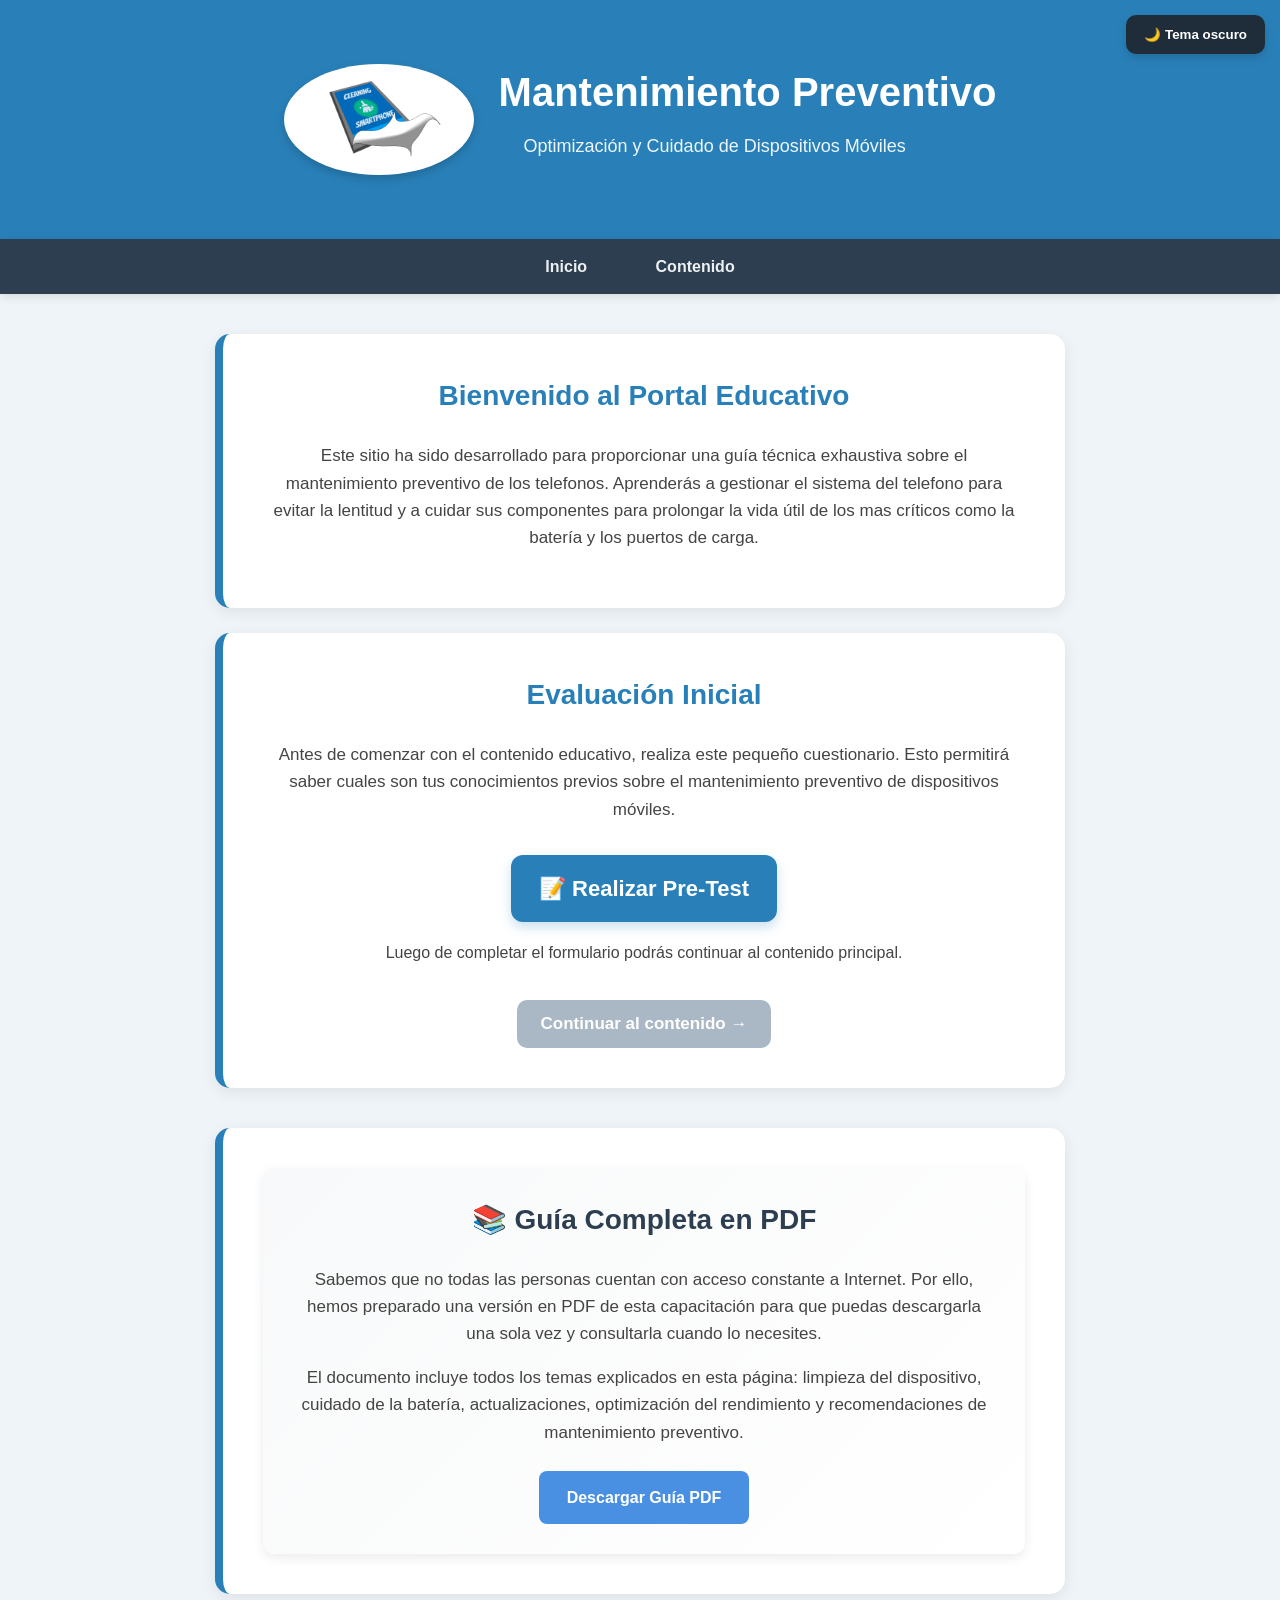
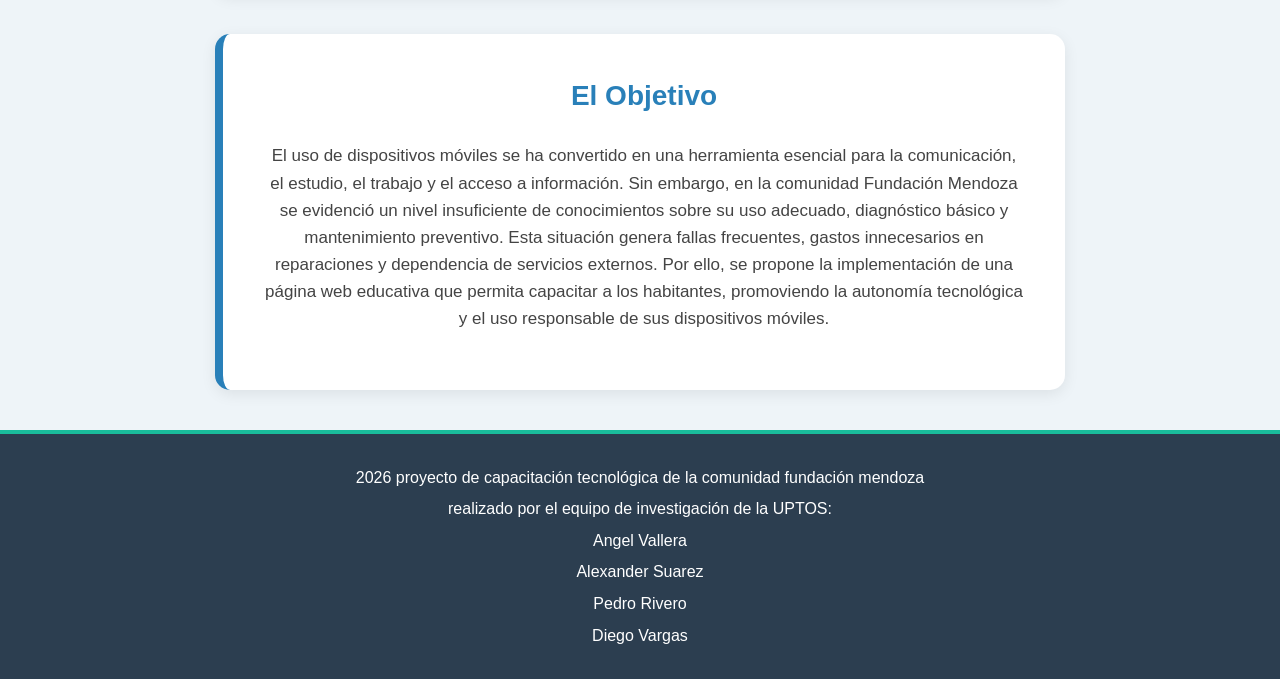
==== index.html @ 71a1b489 "Add files via upload" ====
<!DOCTYPE html>
<html lang="es">
<head>
    <meta charset="UTF-8">
    <meta name="viewport" content="width=device-width, initial-scale=1.0">
    <title>Inicio - Mantenimiento Preventivo</title>
    <link rel="stylesheet" href="index-style.css">
</head>
<body>

<button id="tema-toggle" class="btn-tema">🌙 Tema oscuro</button>

<header>
    <div class="header-container">
        <img src="logo web.png" alt="Logo_de_la_pagina" class="Logopagina">
        <div>
            <h1>Mantenimiento Preventivo</h1>
            <p>Optimización y Cuidado de Dispositivos Móviles</p>
        </div>
    </div>
</header>

<nav>
    <a href="index.html">Inicio</a>
    <a href="#" id="linkContenido">Contenido</a>
</nav>

<main class="container">

    <section>
        <h2>Bienvenido al Portal Educativo</h2>
        <p>
            Este sitio ha sido desarrollado para proporcionar una guía técnica exhaustiva
            sobre el mantenimiento preventivo de los telefonos. Aprenderás a gestionar el
            sistema del telefono para evitar la lentitud y a cuidar sus componentes para prolongar la vida útil
            de los mas críticos como la batería y los puertos de carga.
        </p>
    </section>

    <section class="pretest-box">
        <h2>Evaluación Inicial</h2>

        <p>
            Antes de comenzar con el contenido educativo, realiza este pequeño cuestionario.
            Esto permitirá saber cuales son tus conocimientos previos sobre el mantenimiento preventivo
            de dispositivos móviles.
        </p>

        <a href="https://docs.google.com/forms/d/e/1FAIpQLSfBwhWJ10_J74vFacNFoVtJp8bcvjjeXFzafEb8Taop5R2CZA/viewform?usp=dialog"
           target="_blank"
           class="btn-pretest">
            📝 Realizar Pre-Test
        </a>

        <p class="nota-pretest">
            Luego de completar el formulario podrás continuar al contenido principal.
        </p>

        <button id="btnContinuar" disabled class="btn-continuar">
            Continuar al contenido →
        </button>
    </section>
<section class="guia-offline">
    <div class="guia-box">

        <h2>📚 Guía Completa en PDF</h2>

        <p>
            Sabemos que no todas las personas cuentan con acceso constante a Internet.
            Por ello, hemos preparado una versión en PDF de esta capacitación para que
            puedas descargarla una sola vez y consultarla cuando lo necesites.
        </p>

        <p>
            El documento incluye todos los temas explicados en esta página:
            limpieza del dispositivo, cuidado de la batería, actualizaciones,
            optimización del rendimiento y recomendaciones de mantenimiento preventivo.
        </p>

        <a href="https://www.mediafire.com/file/z3rdc3ww87v0tgq/Guia_Tecnologica.pdf/file"
           target="_blank"
           class="btn-guia">
           Descargar Guía PDF
        </a>

    </div>
</section>
    <section>
        <h2>El Objetivo</h2>
        <p>
            El uso de dispositivos móviles se ha convertido en una herramienta esencial para la
            comunicación, el estudio, el trabajo y el acceso a información. Sin embargo, en la
            comunidad Fundación Mendoza se evidenció un nivel insuficiente de conocimientos
            sobre su uso adecuado, diagnóstico básico y mantenimiento preventivo.

            Esta situación genera fallas frecuentes, gastos innecesarios en reparaciones y
            dependencia de servicios externos.

            Por ello, se propone la implementación de una página web educativa que permita
            capacitar a los habitantes, promoviendo la autonomía tecnológica y el uso responsable
            de sus dispositivos móviles.
        </p>
    </section>

</main>

<footer class="footer">
    <p>2026 proyecto de capacitación tecnológica de la comunidad fundación mendoza</p>
    <p>realizado por el equipo de investigación de la UPTOS:</p>
    <p>Angel Vallera </p>
    <p>Alexander Suarez </p>
    <p>Pedro Rivero </p>
    <p>Diego Vargas </p>
</footer>

<script>
const boton = document.getElementById("btnContinuar");
const linkContenido = document.getElementById("linkContenido");
const botonTema = document.getElementById("tema-toggle");

const PRETEST_KEY = "pretest_completado";

if (localStorage.getItem(PRETEST_KEY) === "1") {
    boton.disabled = false;
}

setTimeout(() => {
    boton.disabled = false;
}, 15000);

boton.addEventListener("click", () => {
    localStorage.setItem(PRETEST_KEY, "1");
    window.location.href = "info.html";
});

linkContenido.addEventListener("click", function(e) {
    e.preventDefault();

    if (localStorage.getItem(PRETEST_KEY) === "1") {
        window.location.href = "info.html";
    } else {
        alert("Primero realiza el Pre-test para acceder al contenido.");
    }
});

if (localStorage.getItem("tema") === "oscuro") {
    document.body.classList.add("dark-mode");
    botonTema.textContent = "☀️ Tema claro";
}

botonTema.addEventListener("click", () => {
    document.body.classList.toggle("dark-mode");

    if (document.body.classList.contains("dark-mode")) {
        localStorage.setItem("tema", "oscuro");
        botonTema.textContent = "☀️ Tema claro";
    } else {
        localStorage.setItem("tema", "claro");
        botonTema.textContent = "🌙 Tema oscuro";
    }
});
</script>

</body>
</html>
---- index-style.css ----
/* --- ESTILOS PARA LA PÁGINA DE INICIO --- */

body {
    font-family: 'Segoe UI', Arial, sans-serif;
    margin: 0;
    background-color: #eef4f8;
    color: #333;
    line-height: 1.6;
    transition: background-color 0.3s ease, color 0.3s ease;
}

header {
    background: #2980b9;
    padding: 60px 20px;
    transition: background-color 0.3s ease;
}

.header-container {
    display: flex;
    align-items: center;
    justify-content: center;
    gap: 25px;
    max-width: 1150px;
    margin: 0 auto;
    flex-wrap: wrap;
}

.Logopagina {
    width: 180px;
    height: auto;
    border-radius: 50%;
    background-color: white;
    padding: 5px;
    box-shadow: 0 4px 10px rgba(0,0,0,0.18);
}

.header-container h1 {
    margin: 0;
    font-size: 40px;
    text-align: left;
    color: white;
}

.header-container p {
    margin-top: 8px;
    margin-left: 25px;
    font-size: 18px;
    text-align: left;
    color: #eef6fb;
}

nav {
    background: #2c3e50;
    padding: 15px;
    text-align: center;
    position: sticky;
    top: 0;
    z-index: 1000;
    box-shadow: 0 2px 10px rgba(0,0,0,0.12);
    transition: background-color 0.3s ease;
}

nav a {
    color: #ecf0f1;
    margin: 0 18px;
    text-decoration: none;
    font-weight: bold;
    padding: 8px 14px;
    border-radius: 8px;
    transition: all 0.3s ease;
}

nav a:hover {
    background: #2980b9;
    color: white;
}

.container {
    max-width: 850px;
    margin: 40px auto;
    padding: 0 20px;
}

section {
    background: white;
    padding: 40px;
    border-radius: 15px;
    border-left: 8px solid #2980b9;
    box-shadow: 0 4px 15px rgba(0,0,0,0.08);
    text-align: center;
    margin-bottom: 25px;
    transition: transform 0.3s ease,
                box-shadow 0.3s ease,
                background-color 0.3s ease,
                color 0.3s ease;
}

section:hover {
    transform: translateY(-4px);
    box-shadow: 0 8px 18px rgba(74,144,184,0.18);
}

section h2 {
    color: #2980b9;
    margin-top: 0;
    font-size: 28px;
    transition: color 0.3s ease;
}

section p {
    font-size: 17px;
    color: #444;
    transition: color 0.3s ease;
}

/* --- PRETEST --- */

.pretest-box {
    text-align: center;
}

.btn-pretest {
    display: inline-block;
    margin-top: 15px;
    background: #2980b9;
    color: white;
    text-decoration: none;
    font-size: 22px;
    font-weight: bold;
    padding: 16px 28px;
    border-radius: 12px;
    transition: 0.3s ease;
    box-shadow: 0 5px 12px rgba(41,128,185,0.25);
}

.btn-pretest:hover {
    background: #21618c;
    transform: translateY(-2px);
}

.nota-pretest {
    margin-top: 18px;
    font-size: 16px;
}

/* --- BOTÓN CONTINUAR --- */

#btnContinuar {
    background: #27ae60;
    color: white;
    border: none;
    padding: 14px 24px;
    border-radius: 10px;
    font-size: 17px;
    font-weight: bold;
    margin-top: 18px;
    cursor: pointer;
    transition: background 0.3s ease, transform 0.3s ease;
}

#btnContinuar:hover {
    background: #219150;
    transform: translateY(-2px);
}

#btnContinuar:disabled {
    background: #aab7c4;
    cursor: not-allowed;
    transform: none;
}

.footer {
    width: 100%;
    background-color: #2c3e50;
    color: #ffffff;
    text-align: center;
    padding: 25px 15px;
    margin-top: 40px;
    border-top: 4px solid #1abc9c;
    box-sizing: border-box;
    transition: background-color 0.3s ease, color 0.3s ease;
}

.footer p {
    margin: 6px 0;
    font-size: 16px;
}

.btn-tema {
    position: fixed;
    top: 15px;
    right: 15px;
    z-index: 2000;
    background: #1f2d3a;
    color: white;
    border: none;
    padding: 12px 18px;
    border-radius: 10px;
    font-weight: bold;
    cursor: pointer;
    box-shadow: 0 4px 10px rgba(0,0,0,0.15);
    transition: background 0.3s ease, transform 0.3s ease;
}

.btn-tema:hover {
    background: #2c3e50;
    transform: translateY(-2px);
}

/* --- GUIA PDF --- */
.guia-offline{
    margin: 40px auto;
}

.guia-box{
    background: linear-gradient(135deg, #f8f9fa, #ffffff);
    padding: 30px;
    border-radius: 12px;
    box-shadow: 0 4px 12px rgba(0,0,0,0.08);
}

.guia-box h2{
    margin-top: 0;
    color: #2c3e50;
}

.guia-box p{
    margin-bottom: 15px;
}

.btn-guia{
    display: inline-block;
    margin-top: 10px;
    padding: 14px 28px;
    background: #4a90e2;
    color: white;
    text-decoration: none;
    border-radius: 8px;
    font-weight: bold;
    transition: 0.3s;
}

.btn-guia:hover{
    transform: translateY(-2px);
}
/* --- MODO OSCURO --- */

body.dark-mode {
    background-color: #10141a;
    color: #e8edf2;
}

body.dark-mode header {
    background: #17212b;
}

body.dark-mode nav {
    background: #0f1720;
}

body.dark-mode section {
    background: #18212b;
    color: #e8edf2;
    box-shadow: 0 4px 15px rgba(0,0,0,0.28);
}

body.dark-mode section h2 {
    color: #7ec0ff;
}

body.dark-mode section p {
    color: #d5dde6;
}

body.dark-mode .footer {
    background-color: #0f1720;
    color: #e8edf2;
}

body.dark-mode .btn-tema {
    background: #e8edf2;
    color: #111827;
}

body.dark-mode nav a {
    color: #e8edf2;
}

body.dark-mode nav a:hover {
    background: #2980b9;
    color: white;
}

body.dark-mode .btn-pretest {
    background: #4f8cc9;
}

body.dark-mode .btn-pretest:hover {
    background: #3f74a8;
}

body.dark-mode #btnContinuar {
    background: #2fa56b;
}

body.dark-mode #btnContinuar:hover {
    background: #248a58;
}

/* --- RESPONSIVE --- */

@media (max-width: 768px) {

    .header-container {
        text-align: center;
    }

    .Logopagina {
        width: 130px;
    }

    .header-container h1 {
        font-size: 32px;
        text-align: center;
    }

    .header-container p {
        margin-left: 0;
        text-align: center;
    }

    section {
        padding: 25px;
    }

    nav a {
        display: inline-block;
        margin: 8px;
    }

    .btn-tema {
        top: 10px;
        right: 10px;
        padding: 10px 14px;
        font-size: 14px;
    }

    .btn-pretest,
    #btnContinuar {
        width: 100%;
        max-width: 300px;
    }
}
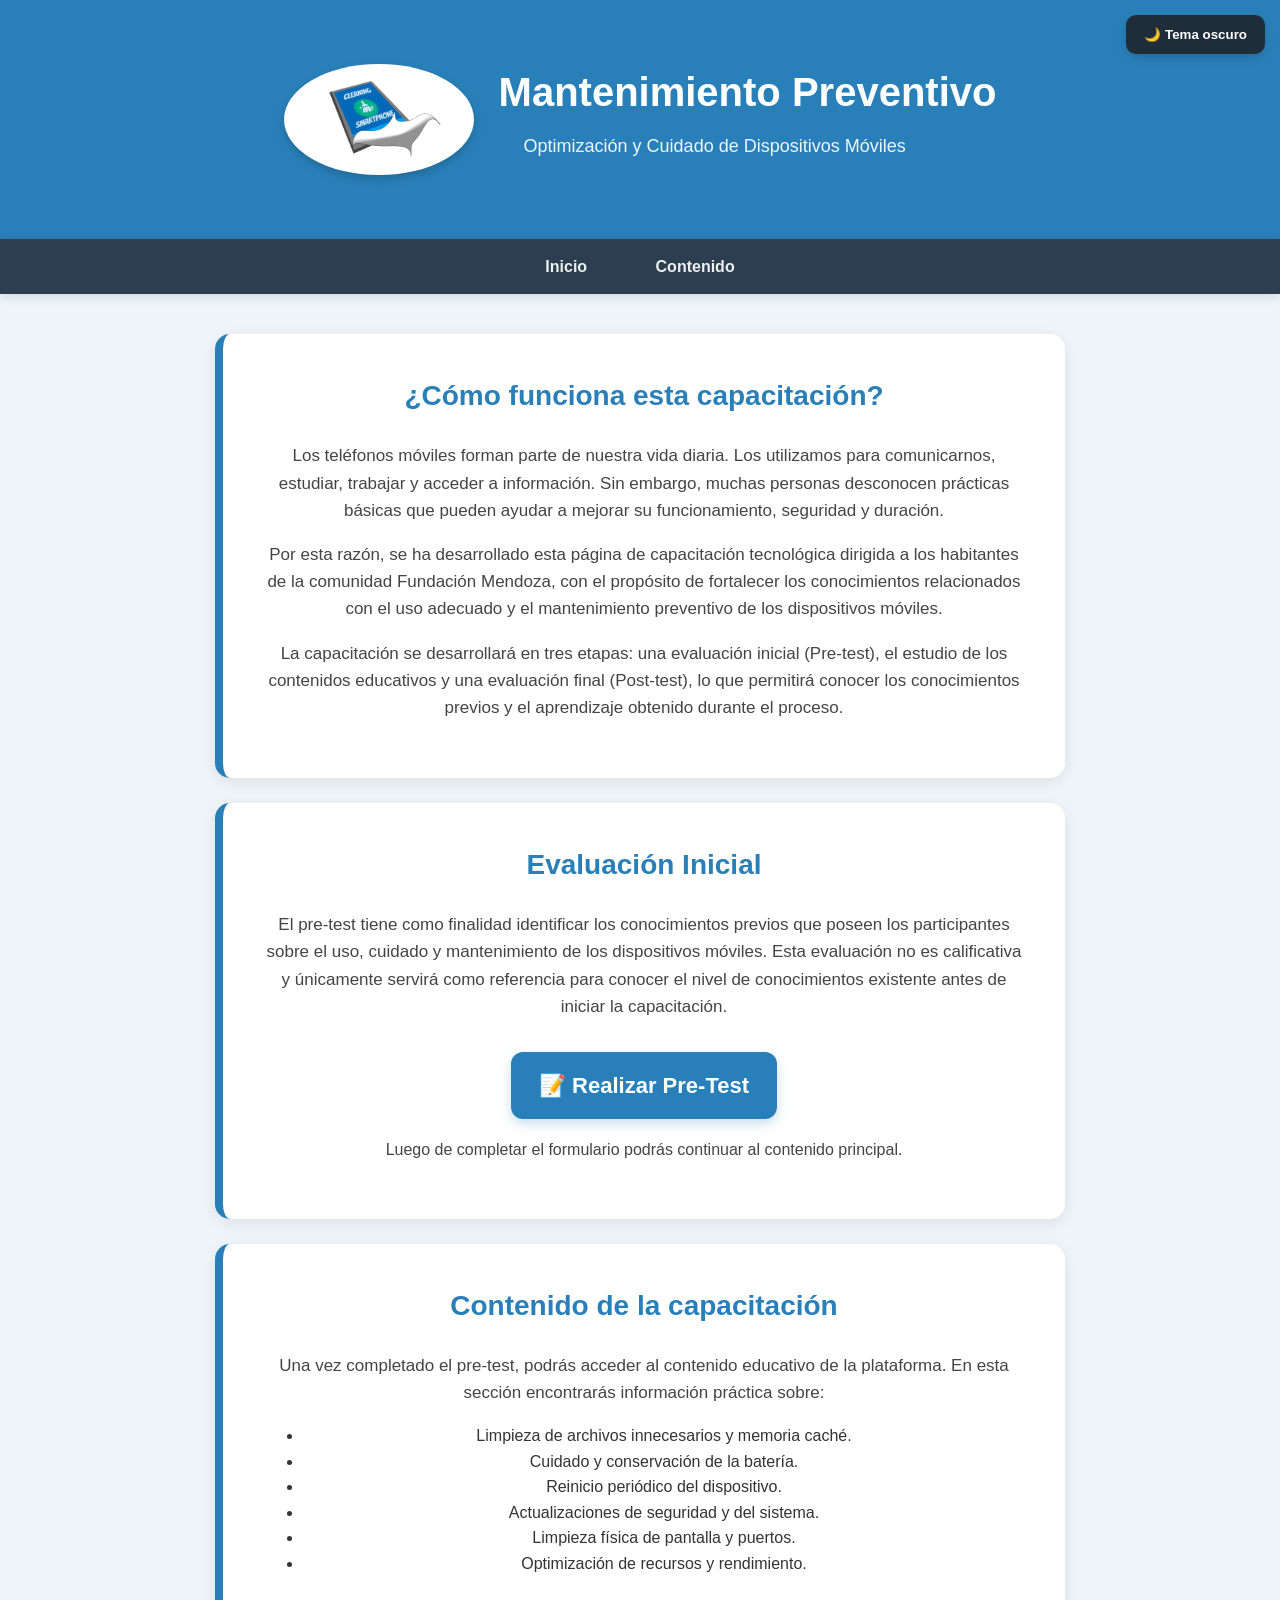
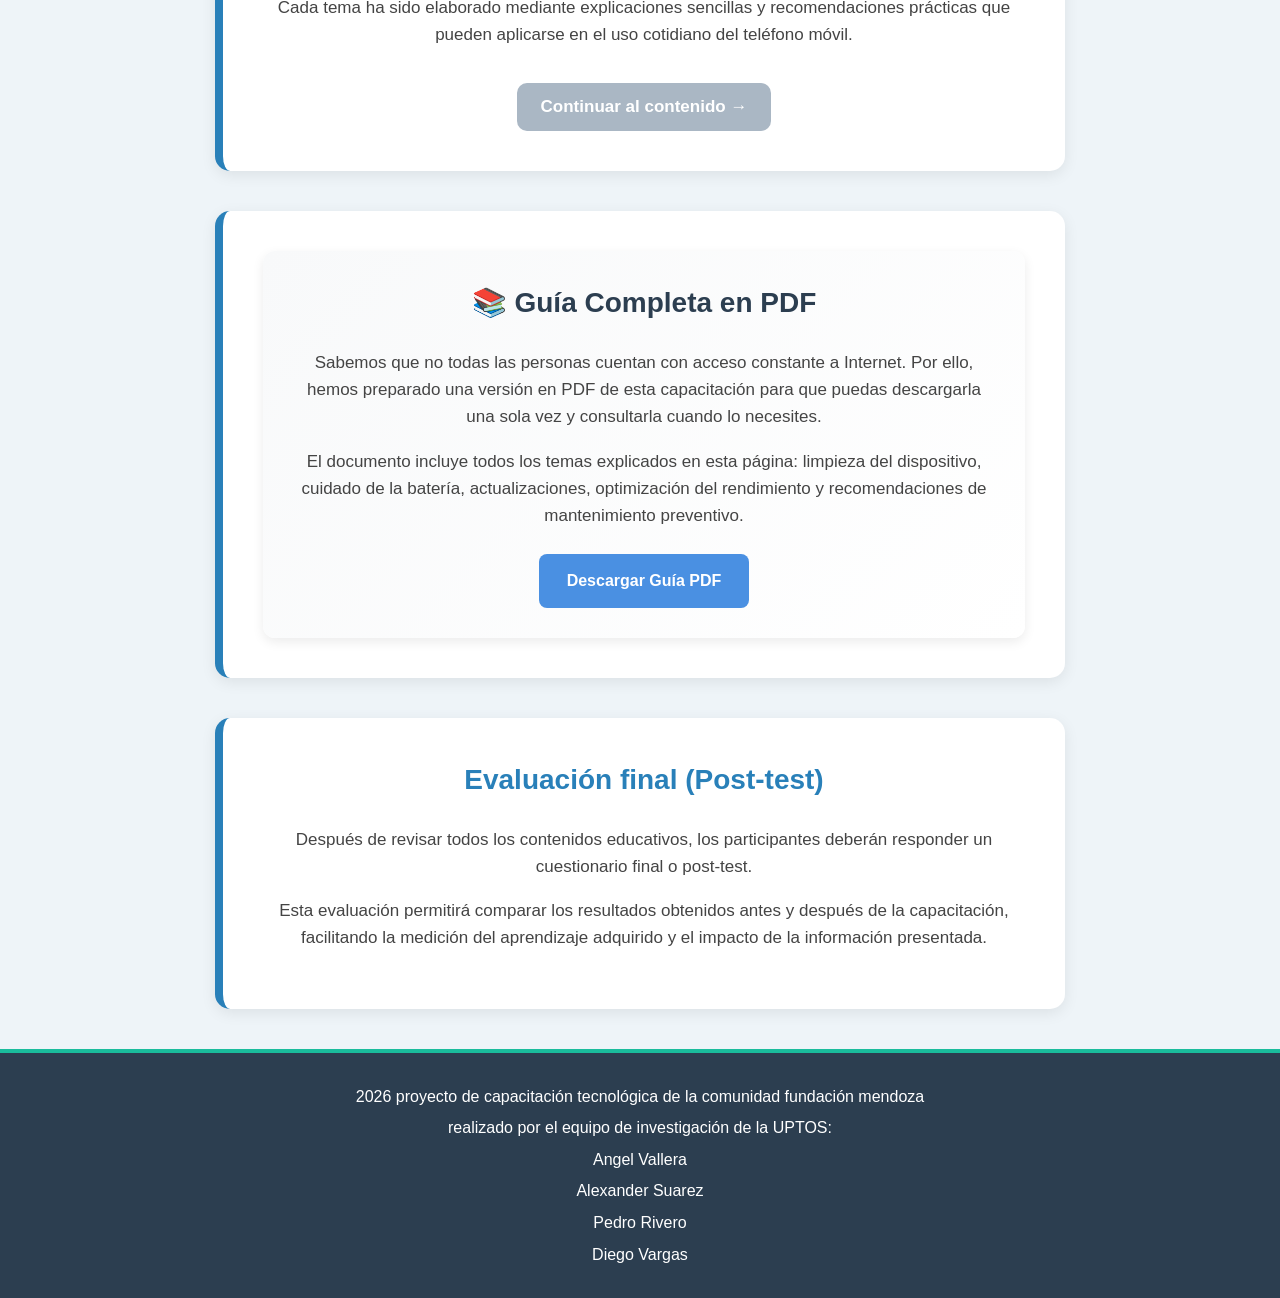
==== commit 2f9c69dc: "index.html" ====
--- a/index.html
+++ b/index.html
@@ -28,38 +28,77 @@
 <main class="container">
 
     <section>
-        <h2>Bienvenido al Portal Educativo</h2>
-        <p>
-            Este sitio ha sido desarrollado para proporcionar una guía técnica exhaustiva
-            sobre el mantenimiento preventivo de los telefonos. Aprenderás a gestionar el
-            sistema del telefono para evitar la lentitud y a cuidar sus componentes para prolongar la vida útil
-            de los mas críticos como la batería y los puertos de carga.
-        </p>
-    </section>
+    <h2>¿Cómo funciona esta capacitación?</h2>
+    <p>
+        Los teléfonos móviles forman parte de nuestra vida diaria. Los utilizamos para
+        comunicarnos, estudiar, trabajar y acceder a información. Sin embargo, muchas
+        personas desconocen prácticas básicas que pueden ayudar a mejorar su funcionamiento,
+        seguridad y duración.
+    </p>
+
+    <p>
+        Por esta razón, se ha desarrollado esta página de capacitación tecnológica dirigida
+        a los habitantes de la comunidad Fundación Mendoza, con el propósito de fortalecer
+        los conocimientos relacionados con el uso adecuado y el mantenimiento preventivo de
+        los dispositivos móviles.
+    </p>
+
+    <p>
+        La capacitación se desarrollará en tres etapas: una evaluación inicial (Pre-test),
+        el estudio de los contenidos educativos y una evaluación final (Post-test), lo que
+        permitirá conocer los conocimientos previos y el aprendizaje obtenido durante el proceso.
+    </p>
+</section>
 
     <section class="pretest-box">
         <h2>Evaluación Inicial</h2>
 
         <p>
-            Antes de comenzar con el contenido educativo, realiza este pequeño cuestionario.
-            Esto permitirá saber cuales son tus conocimientos previos sobre el mantenimiento preventivo
-            de dispositivos móviles.
-        </p>
+    El pre-test tiene como finalidad identificar los conocimientos previos que poseen
+    los participantes sobre el uso, cuidado y mantenimiento de los dispositivos móviles.
+    Esta evaluación no es calificativa y únicamente servirá como referencia para conocer
+    el nivel de conocimientos existente antes de iniciar la capacitación.
+</p>
 
         <a href="https://docs.google.com/forms/d/e/1FAIpQLSfBwhWJ10_J74vFacNFoVtJp8bcvjjeXFzafEb8Taop5R2CZA/viewform?usp=dialog"
            target="_blank"
            class="btn-pretest">
             📝 Realizar Pre-Test
+            
         </a>
 
         <p class="nota-pretest">
             Luego de completar el formulario podrás continuar al contenido principal.
         </p>
 
+        
+    </section>
+    <section>
+    <h2>Contenido de la capacitación</h2>
+
+    <p>
+        Una vez completado el pre-test, podrás acceder al contenido educativo de la plataforma.
+        En esta sección encontrarás información práctica sobre:
+    </p>
+
+    <ul>
+        <li>Limpieza de archivos innecesarios y memoria caché.</li>
+        <li>Cuidado y conservación de la batería.</li>
+        <li>Reinicio periódico del dispositivo.</li>
+        <li>Actualizaciones de seguridad y del sistema.</li>
+        <li>Limpieza física de pantalla y puertos.</li>
+        <li>Optimización de recursos y rendimiento.</li>
+    </ul>
+
+    <p>
+        Cada tema ha sido elaborado mediante explicaciones sencillas y recomendaciones
+        prácticas que pueden aplicarse en el uso cotidiano del teléfono móvil.
+    </p>
+    
         <button id="btnContinuar" disabled class="btn-continuar">
             Continuar al contenido →
         </button>
-    </section>
+</section>
 <section class="guia-offline">
     <div class="guia-box">
 
@@ -77,7 +116,7 @@
             optimización del rendimiento y recomendaciones de mantenimiento preventivo.
         </p>
 
-        <a href="https://www.mediafire.com/file/z3rdc3ww87v0tgq/Guia_Tecnologica.pdf/file"
+        <a href="https://www.mediafire.com/file/1xxs4vgnyoc50jb/guia+contenido.pdf/file"
            target="_blank"
            class="btn-guia">
            Descargar Guía PDF
@@ -85,22 +124,20 @@
 
     </div>
 </section>
-    <section>
-        <h2>El Objetivo</h2>
-        <p>
-            El uso de dispositivos móviles se ha convertido en una herramienta esencial para la
-            comunicación, el estudio, el trabajo y el acceso a información. Sin embargo, en la
-            comunidad Fundación Mendoza se evidenció un nivel insuficiente de conocimientos
-            sobre su uso adecuado, diagnóstico básico y mantenimiento preventivo.
-
-            Esta situación genera fallas frecuentes, gastos innecesarios en reparaciones y
-            dependencia de servicios externos.
-
-            Por ello, se propone la implementación de una página web educativa que permita
-            capacitar a los habitantes, promoviendo la autonomía tecnológica y el uso responsable
-            de sus dispositivos móviles.
-        </p>
-    </section>
+<section>
+    <h2>Evaluación final (Post-test)</h2>
+
+    <p>
+        Después de revisar todos los contenidos educativos, los participantes deberán
+        responder un cuestionario final o post-test.
+    </p>
+
+    <p>
+        Esta evaluación permitirá comparar los resultados obtenidos antes y después de la
+        capacitación, facilitando la medición del aprendizaje adquirido y el impacto de la
+        información presentada.
+    </p>
+</section>
 
 </main>
 
@@ -162,4 +199,4 @@
 </script>
 
 </body>
-</html>+</html>
--- a/index-style.css
+++ b/index-style.css
@@ -307,35 +307,183 @@
     background: #248a58;
 }
 
-/* --- RESPONSIVE --- */
+body.dark-mode .guia-box {
+    background: linear-gradient(135deg, #263340, #2f4050);
+    color: #e8edf2;
+    box-shadow: 0 4px 15px rgba(0,0,0,0.28);
+}
+
+body.dark-mode .guia-box h2 {
+    color: #7ec0ff;
+}
+
+body.dark-mode .guia-box p {
+    color: #d5dde6;
+}
+
+body.dark-mode .btn-guia {
+    background: #4f8cc9;
+    color: white;
+}
+
+body.dark-mode .btn-guia:hover {
+    background: #3f74a8;
+}
+/* --- RESPONSIVE COMPLETO INDEX --- */
+@media (max-width: 1200px) {
+    .contenido-principal {
+        gap: 25px;
+    }
+
+    .aside-preguntas {
+        width: 260px;
+    }
+}
+
+@media (max-width: 1024px) {
+    .contenido-principal {
+        flex-direction: column;
+        align-items: stretch;
+    }
+
+    .container {
+        max-width: 100%;
+    }
+
+    .aside-preguntas {
+        width: 100%;
+        min-height: auto;
+        position: static;
+        top: auto;
+        order: -1;
+        margin-bottom: 25px;
+    }
+
+    .tema-bloque {
+        margin-bottom: 30px;
+    }
+
+    .img-mediana {
+        width: 85%;
+        max-width: 100%;
+    }
+}
 
 @media (max-width: 768px) {
+    header {
+        padding: 24px 14px;
+    }
 
     .header-container {
+        flex-direction: column;
         text-align: center;
-    }
-
-    .Logopagina {
-        width: 130px;
-    }
-
-    .header-container h1 {
-        font-size: 32px;
+        gap: 14px;
+    }
+
+    .logo-sitio {
+        width: 75px;
+    }
+
+    .header-texto {
         text-align: center;
     }
 
-    .header-container p {
-        margin-left: 0;
-        text-align: center;
-    }
-
-    section {
-        padding: 25px;
+    .header-texto h1 {
+        font-size: 1.7rem;
+        line-height: 1.2;
+    }
+
+    .header-texto p {
+        font-size: 0.98rem;
+    }
+
+    nav {
+        padding: 12px 10px;
     }
 
     nav a {
         display: inline-block;
-        margin: 8px;
+        margin: 6px 8px;
+        font-size: 0.95rem;
+    }
+
+    .contenido-principal {
+        margin: 25px auto;
+        padding: 0 12px;
+    }
+
+    .tema-bloque {
+        border-left-width: 6px;
+        border-radius: 12px;
+    }
+
+    .tema-bloque h2 {
+        padding: 18px 18px;
+        font-size: 1.3rem;
+    }
+
+    .tema-bloque p,
+    .tema-bloque ul,
+    .tema-bloque .fila-media {
+        padding-left: 18px;
+        padding-right: 18px;
+    }
+
+    .fila-media {
+        flex-direction: column;
+        gap: 18px;
+        padding-top: 18px;
+        padding-bottom: 24px;
+    }
+
+    .img-mediana {
+        width: 100%;
+    }
+
+    .btn-video,
+    .btn-post-test,
+    .btn-sugerencias {
+        width: 100%;
+        max-width: 320px;
+    }
+
+    .post-test {
+        margin: 40px auto;
+        padding: 10px;
+    }
+
+    .post-test-box {
+        padding: 24px 18px;
+    }
+
+    .post-test-box h2 {
+        font-size: 1.45rem;
+    }
+
+    .post-test-box p {
+        font-size: 1rem;
+    }
+
+    .buzon-sugerencias {
+        margin: 30px 0;
+    }
+
+    .sugerencias-box {
+        padding: 20px;
+    }
+
+    .aside-preguntas {
+        padding: 20px;
+        border-radius: 14px;
+    }
+
+    .aside-preguntas h3 {
+        font-size: 1.2rem;
+    }
+
+    .aside-preguntas a {
+        padding: 12px 14px;
+        font-size: 0.95rem;
     }
 
     .btn-tema {
@@ -345,9 +493,51 @@
         font-size: 14px;
     }
 
-    .btn-pretest,
-    #btnContinuar {
-        width: 100%;
-        max-width: 300px;
-    }
-}+    .footer {
+        padding: 20px 12px;
+    }
+
+    .footer p {
+        font-size: 0.95rem;
+    }
+}
+
+@media (max-width: 480px) {
+    .header-texto h1 {
+        font-size: 1.45rem;
+    }
+
+    .header-texto p {
+        font-size: 0.9rem;
+    }
+
+    nav a {
+        display: block;
+        margin: 8px auto;
+        width: fit-content;
+    }
+
+    .tema-bloque h2 {
+        font-size: 1.15rem;
+        padding: 16px 14px;
+    }
+
+    .tema-bloque p,
+    .tema-bloque ul,
+    .tema-bloque .fila-media {
+        padding-left: 14px;
+        padding-right: 14px;
+    }
+
+    .btn-video,
+    .btn-post-test,
+    .btn-sugerencias {
+        max-width: 100%;
+        font-size: 0.95rem;
+        padding: 13px 18px;
+    }
+
+    .aside-preguntas a {
+        font-size: 0.92rem;
+    }
+}
